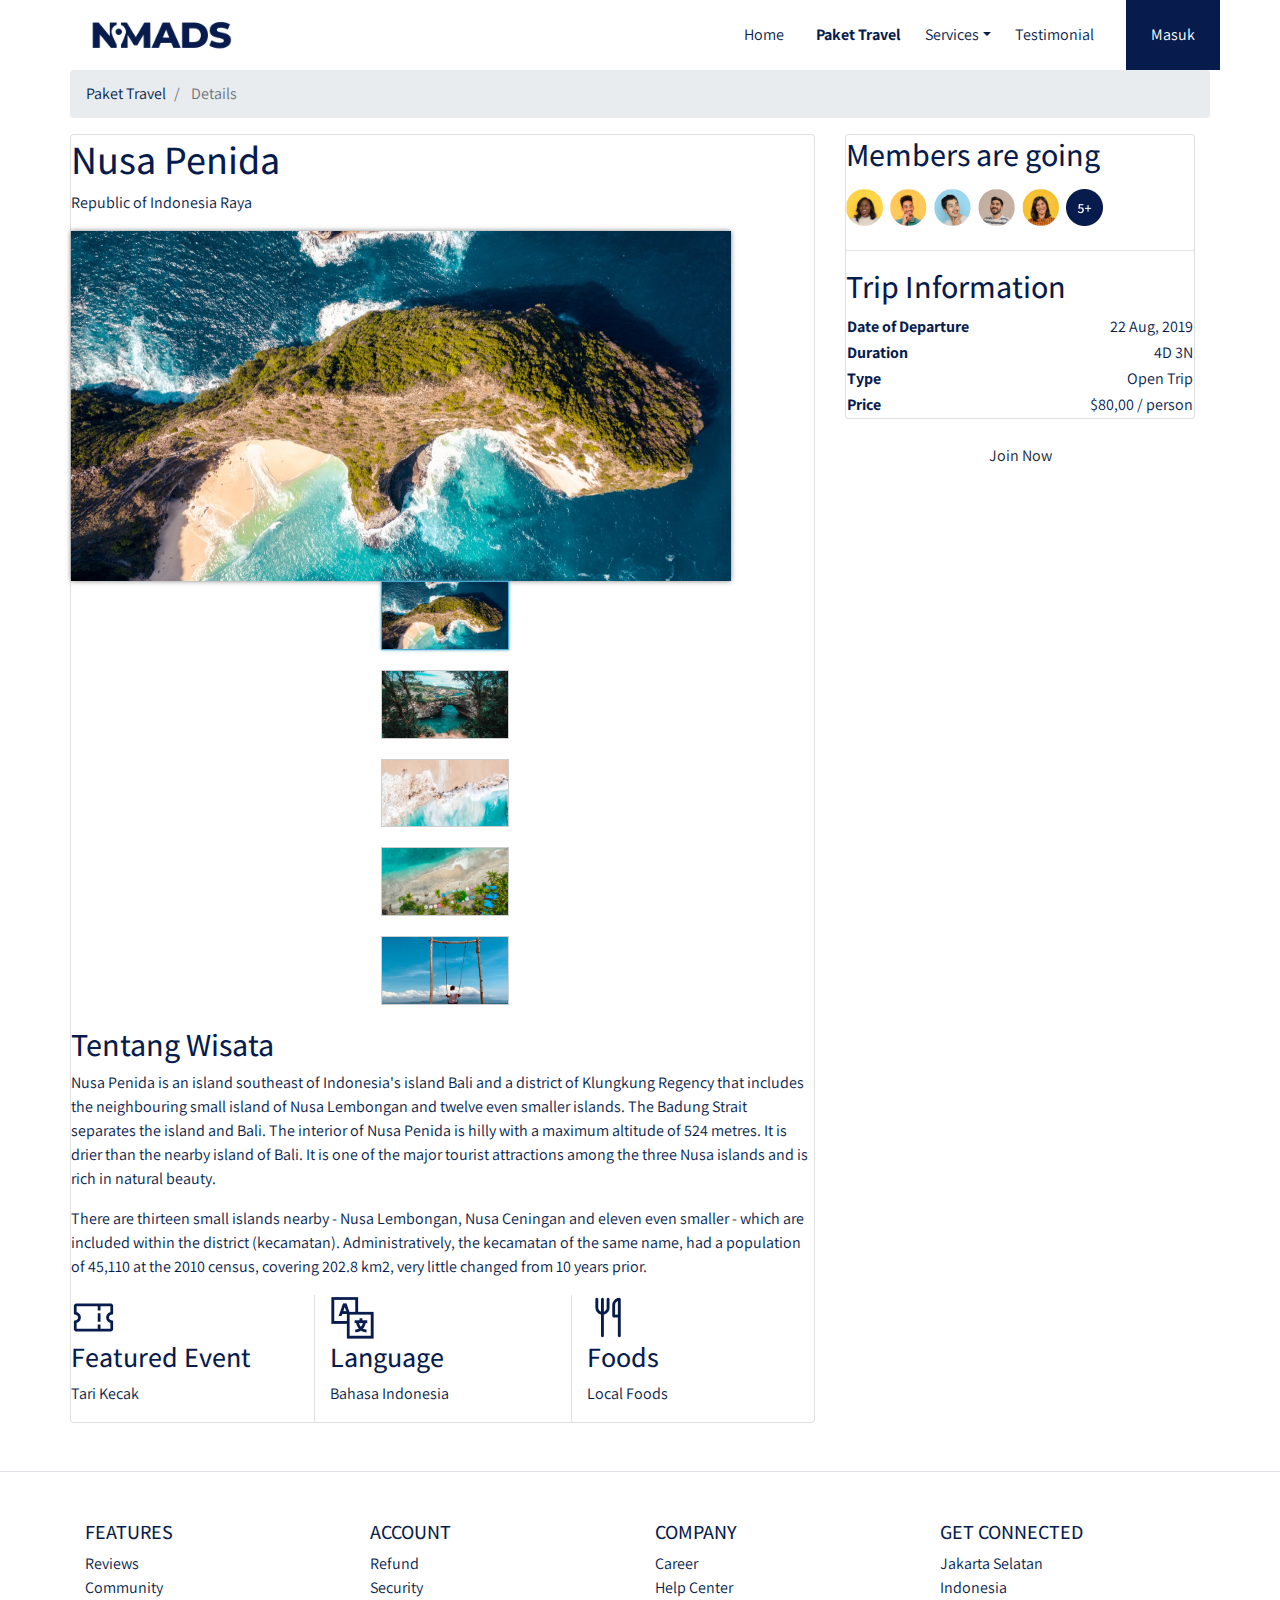
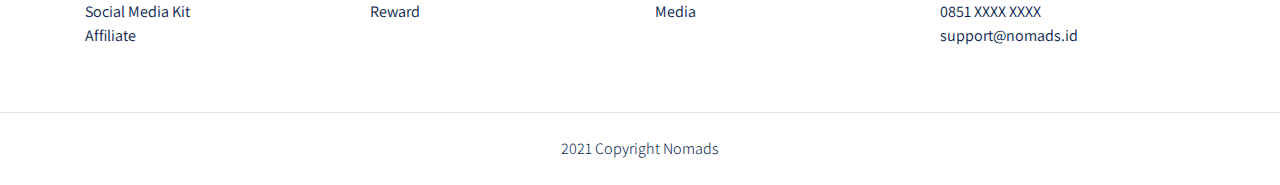
==== details.html @ 2f160909 "first commit" ====
<!DOCTYPE html>
<html lang="en">
<head>
    <meta charset="UTF-8">
    <meta http-equiv="X-UA-Compatible" content="IE=edge">
    <meta name="viewport" content="width=device-width, initial-scale=1.0">
    <title>Nomads</title>
    <link rel="stylesheet" href="libraries/bootstrap-4.3.1-dist/css/bootstrap.css">
    <link rel="stylesheet" href="libraries/xzoom/xzoom.css">
    <link rel="preconnect" href="https://fonts.googleapis.com">
    <link rel="preconnect" href="https://fonts.gstatic.com" crossorigin>
    <link href="https://fonts.googleapis.com/css2?family=Assistant:wght@200;300;400;500;600;700;800&family=Playfair+Display:ital,wght@0,400;0,500;0,600;0,700;0,800;0,900;1,400;1,500;1,600;1,700;1,800;1,900&display=swap" rel="stylesheet">
    <link rel="stylesheet" href="styles/main.css">
</head>
<body>

    <!-- Navbar -->
    <div class="container">
        <nav class="row navbar navbar-expand-lg navbar-light bg-white">
            <a href="#" class="navbar-brand">
                <img src="images/logo.png" alt="Logo NOMADS">
            </a>
            <button class="navbar-toggler navbar-toggler-right" type="button" data-toggle="collapse" data-target="#navb">
                <span class="navbar-toggler-icon"></span>
            </button>
            <div class="collapse navbar-collapse" id="navb">
                <ul class="navbar-nav ml-auto mr-3">
                    <li class="nav-item mx-md-2">
                        <a href="index.html" class="nav-link">Home</a>
                    </li>
                    <li class="nav-item mx-md-2">
                        <a href="details.html" class="nav-link active">Paket Travel</a>
                    </li>
                    <li class="nav-item dropdown">
                        <a href="#" class="nav-link dropdown-toggle" id="#navbardrop" data-toggle="dropdown">Services</a>
                        <div class="dropdown-menu">
                            <a href="#" class="dropdown-item">Link</a>
                            <a href="#" class="dropdown-item">Link</a>
                            <a href="#" class="dropdown-item">Link</a>
                        </div>
                    </li>
                    <li class="nav-item mx-md-2">
                        <a href="#" class="nav-link">Testimonial</a>
                    </li>
                </ul>

                <!-- Mobile Button -->
                <form class="form-inline d-sm-block d-md-none">
                    <button class="btn btn-login my-2 my-sm-0 ">
                        Masuk
                    </button>
                </form>
                <!-- Desktop Button -->
                <form class="form-inline my-2 my-lg-0 d-none d-md-block">
                    <button class="btn btn-login btn-navbar-right my-2 my-sm-0 px-4">
                        Masuk
                    </button>
                </form>

            </div>
        </nav>
    </div>

    <!-- Main Content -->
    <main>
        <section class="section-details-header">
        </section>
        <section class="section-details-content">
        <div class="container">
            <div class="row">
                <div class="col p-0">
                    <nav>
                        <ol class="breadcrumb">
                            <li class="breadcrumb-item">
                                Paket Travel
                            </li>
                            <li class="breadcrumb-item active">
                                Details
                            </li>
                        </ol>
                    </nav>
                </div>
            </div>
            <div class="row">
                <div class="col-lg-8 pl-lg-0">
                    <div class="card card-details">
                        <h1>Nusa Penida</h1>
                        <p>
                            Republic of Indonesia Raya
                        </p>
                        <div class="gallery">
                            <div class="xzoom-container">
                                <img src="images/nusa-penida-1.jpg" alt="Nusa Penida" class="xzoom" id="xzoom-default" xoriginal="images/nusa-penida-1.jpg">
                            </div>
                            <div class="xzoom-thumbs">
                                <a href="images/nusa-penida-1.jpg">
                                <img src="images/nusa-penida-1.jpg" alt="Nusa Penida" class="xzoom-gallery" width="128" xpreview="images/nusa-penida-1.jpg">
                                </a>
                            </div>
                            <div class="xzoom-thumbs">
                                <a href="images/nusa-penida-2.jpg">
                                <img src="images/nusa-penida-2.jpg" alt="Nusa Penida" class="xzoom-gallery" width="128" xpreview="images/nusa-penida-2.jpg">
                                </a>
                            </div>
                            <div class="xzoom-thumbs">
                                <a href="images/nusa-penida-3.jpg">
                                <img src="images/nusa-penida-3.jpg" alt="Nusa Penida" class="xzoom-gallery" width="128" xpreview="images/nusa-penida-3.jpg">
                                </a>
                            </div>
                            <div class="xzoom-thumbs">
                                <a href="images/nusa-penida-4.jpg">
                                <img src="images/nusa-penida-4.jpg" alt="Nusa Penida" class="xzoom-gallery" width="128" xpreview="images/nusa-penida-4.jpg">
                                </a>
                            </div>
                            <div class="xzoom-thumbs">
                                <a href="images/nusa-penida-5.jpg">
                                <img src="images/nusa-penida-5.jpg" alt="Nusa Penida" class="xzoom-gallery" width="128" xpreview="images/nusa-penida-5.jpg">
                                </a>
                            </div>
                        </div>
                        <h2>Tentang Wisata</h2>
                        <p>Nusa Penida  is an island southeast of Indonesia's island Bali and a district of Klungkung
                            Regency that includes the neighbouring small island of Nusa Lembongan and twelve even
                            smaller islands. The Badung Strait separates the island and Bali. The interior of Nusa Penida
                            is hilly with a maximum altitude of 524 metres. It is drier than the nearby island of Bali.
                            It is one of the major tourist attractions among the three Nusa islands and is rich in natural beauty.</p>
                        <p>There are thirteen small islands nearby - Nusa Lembongan, Nusa Ceningan and eleven
                            even smaller - which are included within the district (kecamatan). Administratively, the
                            kecamatan of the same name, had a population of 45,110 at the 2010 census,
                            covering 202.8 km2, very little changed from 10 years prior.</p>
                        <div class="features row">
                            <div class="col-md-4">
                                <img src="images/ticket-icon.png" alt="Icon Events" class="features-image">
                                <div class="description">
                                    <h3>Featured Event</h3>
                                    <p>Tari Kecak</p>
                                </div>
                            </div>
                            <div class="col-md-4 border-left">
                                <img src="images/language-icon.png" alt="Icon Language" class="features-image">
                                <div class="description">
                                    <h3>Language</h3>
                                    <p>Bahasa Indonesia</p>
                                </div>
                            </div>
                            <div class="col-md-4 border-left">
                                <img src="images/food-icon.png" alt="Icone Foods" class="features-image">
                                <div class="description">
                                    <h3>Foods</h3>
                                    <p>Local Foods</p>
                                </div>
                            </div>
                        </div>
                    </div>
                </div>
                <div class="col-lg-4">
                    <div class="card card-details card-right">
                        <h2>
                            Members are going
                        </h2>
                        <div class="members my-2">
                            <img src="images/member-1.png" class="member-image mr-1">
                            <img src="images/member-2.png" class="member-image mr-1">
                            <img src="images/member-3.png" class="member-image mr-1">
                            <img src="images/member-4.png" class="member-image mr-1">
                            <img src="images/member-5.png" class="member-image mr-1">
                            <img src="images/member-more.png" class="member-image mr-1">
                        </div>
                        <hr>
                        <h2>Trip Information</h2>
                        <table class="trip-information">
                            <tr>
                                <th>Date of Departure</th>
                                <td class="text-right">22 Aug, 2019</td>
                            </tr>
                            <tr>
                                <th>Duration</th>
                                <td class="text-right">4D 3N</td>
                            </tr>
                            <tr>
                                <th>Type</th>
                                <td class="text-right">Open Trip</td>
                            </tr>
                            <tr>
                                <th>Price</th>
                                <td class="text-right">$80,00 / person</td>
                            </tr>
                        </table>
                    </div>
                    <div class="join-container">
                        <a href="checkout.html" class="btn btn-block btn-join-now mt-3 py-2">Join Now</a>
                    </div>
                </div>
            </div>
        </div>
        </section>
    </main>
    
    <!-- Footer -->
    <footer class="section-footer mt-5 mb-4 border-top">
        <div class="container pt-5 pb-5">
            <div class="row justify-content-center">
                <div class="col-12">
                    <div class="row">
                        <div class="col-12 col-lg-3">
                            <h5>FEATURES</h5>
                            <ul class="list-unstyled">
                                <li><a href="#">Reviews</a></li>
                                <li><a href="#">Community</a></li>
                                <li><a href="#">Social Media Kit</a></li>
                                <li><a href="#">Affiliate</a></li>
                            </ul>
                        </div>
                        <div class="col-12 col-lg-3">
                            <h5>ACCOUNT</h5>
                            <ul class="list-unstyled">
                                <li><a href="#">Refund</a></li>
                                <li><a href="#">Security</a></li>
                                <li><a href="#">Reward</a></li>
                            </ul>
                        </div>
                        <div class="col-12 col-lg-3">
                            <h5>COMPANY</h5>
                            <ul class="list-unstyled">
                                <li><a href="#">Career</a></li>
                                <li><a href="#">Help Center</a></li>
                                <li><a href="#">Media</a></li>
                        </div>
                        <div class="col-12 col-lg-3">
                            <h5>GET CONNECTED</h5>
                                <p>
                                    Jakarta Selatan
                                    <br>
                                    Indonesia
                                    <br>
                                    0851 XXXX XXXX
                                    <br>
                                    support@nomads.id
                                </p>
                        </div>
                    </div>
                </div>
            </div>
        </div>

        <div class="container-fluid">
            <div class="row border-top justify-content-center pt-4">
                <div class="col-auto text-gray-500 font-weight-light">
                    2021 Copyright Nomads
                </div>
            </div>
        </div>
    </footer>

    <script src="libraries/jquery/jquery-3.4.1.js"></script>
    <script src="libraries/bootstrap-4.3.1-dist/js/bootstrap.js"></script>
    <script src="libraries/retina-1.3.0/retina.min.js"></script>
    <script src="libraries/xzoom/xzoom.min.js"></script>
    <script>
        $(document).ready(function() {
            $('.xzoom, .xzoom-gallery').xzoom({
                zoomWidth: 500,
                title: false,
                tint: '#333',
                Xoffset: 15,
            });
        });
    </script>
</body>
</html>
---- libraries/xzoom/xzoom.css ----
/* Compatibility styles for frameworks like bootstrap, foundation e.t.c */
.xzoom-source img, .xzoom-preview img, .xzoom-lens img {
  display: block;
  max-width: none;
  max-height: none;
  -webkit-transition: none;
  -moz-transition: none;
  -o-transition: none;
  transition: none;
}
/* --------------- */

/* xZoom Styles below */
.xzoom-container { 
  display: inline-block;
}

.xzoom-thumbs {
  text-align: center;
  margin-bottom: 10px;
}

.xzoom { 
  -webkit-box-shadow: 0px 0px 5px 0px rgba(0,0,0,0.5);
  -moz-box-shadow: 0px 0px 5px 0px rgba(0,0,0,0.5);
  box-shadow: 0px 0px 5px 0px rgba(0,0,0,0.5);  
}
.xzoom2, .xzoom3, .xzoom4, .xzoom5 {
  -webkit-box-shadow: 0px 0px 5px 0px rgba(0,0,0,0.5);
  -moz-box-shadow: 0px 0px 5px 0px rgba(0,0,0,0.5);
  box-shadow: 0px 0px 5px 0px rgba(0,0,0,0.5);
}

/* Thumbs */
.xzoom-gallery, .xzoom-gallery2, .xzoom-gallery3, .xzoom-gallery4, .xzoom-gallery5 {
  border: 1px solid #cecece;
  margin-left: 5px;
  margin-bottom: 10px;
}

.xzoom-source, .xzoom-hidden {
  display: block;
  position: static;
  float: none;
  clear: both;
}

/* Everything out of border is hidden */
.xzoom-hidden {
  overflow: hidden;
}

/* Preview */
.xzoom-preview {
  border: 1px solid #888;
  background: #2f4f4f;
  box-shadow: -0px -0px 10px rgba(0,0,0,0.50);
}

/* Lens */
.xzoom-lens {
  border: 1px solid #555;
  box-shadow: -0px -0px 10px rgba(0,0,0,0.50);
  cursor: crosshair;
}

/* Loading */
.xzoom-loading {
  background-position: center center;
  background-repeat: no-repeat;
  border-radius: 100%;
  opacity: .7;
  background: url(../example/images/xloading.gif);
  width: 48px;
  height: 48px;
}

/* Additional class that applied to thumb when it is active */
.xactive {
  -webkit-box-shadow: 0px 0px 3px 0px rgba(74,169,210,1);
  -moz-box-shadow: 0px 0px 3px 0px rgba(74,169,210,1);
  box-shadow: 0px 0px 3px 0px rgba(74,169,210,1); 
  border: 1px solid #4aaad2;
}

/* Caption */
.xzoom-caption {
  position: absolute;
  bottom: -43px;
  left: 0;
  background: #000;
  width: 100%;
  text-align: left;
}

.xzoom-caption span {
  color: #fff;
  font-family: Arial, sans-serif;
  display: block;
  font-size: 0.75em;
  font-weight: bold;
  padding: 10px;
}
---- styles/main.css ----
body {
  background-color: #fff;
  font-family: "Assistant", sans-serif;
  color: #071C4D;
}

.navbar-brand img {
  max-height: 40px;
}

.navbar-light .navbar-nav .nav-link {
  color: #071C4D;
}

.navbar-light .navbar-nav .nav-link.active {
  font-weight: bold;
  color: #071C4D !important;
}

.btn-login {
  background-color: #071C4D;
  color: #fff;
}

.btn-login:hover {
  background-color: #0f2f7a;
  color: #fff;
}

.btn-navbar-right {
  margin-top: -8px !important;
  margin-bottom: -8px !important;
  margin-right: -26px !important;
  height: 70px;
  border-radius: 0;
}

header {
  padding-top: 180px;
  padding-bottom: 165px;
  width: 100%;
  background-image: url(/frontend/images/hero-bg.jpg);
  background-size: cover;
  margin-top: -70px;
}

header h1,
header p {
  color: #fff;
}

header h1 {
  font-family: "Playfair Display", serif;
  font-weight: bold;
  font-size: 50px;
}

header p {
  font-size: 22px;
}

header .btn-get-started {
  background-color: #FF9E53;
  color: #fff;
}

header .btn-get-started:hover {
  background-color: #ffb074;
  color: #fff;
}

.section-statistics {
  margin-top: -50px;
}

.section-statistics .stats-detail {
  padding: 15px 0;
  background-color: #fff;
}

.section-statistics h2 {
  font-weight: 600;
  font-size: 28px;
}

.section-statistics p {
  font-size: 20px;
  font-weight: lighter;
  margin-bottom: 0;
}

.section-popular {
  min-height: 540px;
  background-color: #051334;
  margin-top: -52px;
  margin-bottom: -230px;
}

.section-popular .section-popular-heading {
  margin-top: 150px;
}

.section-popular .section-popular-heading h2,
.section-popular .section-popular-heading p {
  color: #fff;
}

.section-popular .section-popular-heading h2 {
  font-family: "Playfair Display", serif;
  font-weight: bold;
  font-size: 40px;
}

.section-popular .section-popular-heading p {
  font-size: 18px;
}

.section-popular-content .section-popular-items .card-item {
  min-height: 380px;
  color: #fff;
  padding: 30px;
  background-size: cover;
  margin-top: 20px;
}

.section-popular-content .section-popular-items .card-item .travel-country {
  font-size: 18px;
}

.section-popular-content .section-popular-items .card-item .travel-location {
  font-size: 26px;
  font-weight: 600;
}

.section-popular-content .section-popular-items .card-item .travel-button a.btn-travel-details {
  color: #fff;
  font-size: 20px;
  font-weight: 500;
  background-color: #FF9E53;
}

.section-popular-content .section-popular-items .card-item .travel-button a.btn-travel-details:hover {
  background-color: #ffb074;
  color: #fff;
}

.section-networks {
  margin: 90px 0 100px;
}

.section-networks .container .row h2 {
  font-family: "Playfair Display", serif !important;
  font-weight: bold;
  font-size: 40px;
}

.section-networks .container .row p {
  margin-top: 14px;
  font-size: 18px;
}

.section-networks .container .row img {
  width: 100%;
}

.section-testimonial-heading {
  background: -webkit-gradient(linear, left top, left bottom, from(#fff), to(#f7f9ff));
  background: linear-gradient(#fff 0%, #f7f9ff 100%);
  padding-top: 50px;
  min-height: 506px;
}

.section-testimonial-heading h2 {
  font-family: "Playfair Display", serif !important;
  font-weight: bold;
  font-size: 40px;
}

.section-testimonial-heading p {
  font-size: 18px;
}

.section-testimonial-content {
  margin-top: -290px;
  padding-bottom: 50px;
}

.section-testimonial-content .card-testimonial {
  padding: 40px 20px 10px;
  border-radius: 11px;
  margin-bottom: 20px;
}

.section-testimonial-content .card-testimonial .testimonial-content {
  min-height: 380px;
}

.section-testimonial-content .card-testimonial h3 {
  font-size: 20px;
  font-weight: 500;
}

.section-testimonial-content .card-testimonial p.testimonial {
  font-weight: lighter;
  font-size: 26px;
  min-height: 200px;
  color: #6E6E6E;
}

.section-testimonial-content .card-testimonial p.trip-to {
  color: #6e6e6e;
  font-size: 20px;
  font-weight: normal;
}

.section-testimonial-content .card-testimonial hr {
  margin: 0 -20px;
}

.section-testimonial-content .btn-get-started {
  background-color: #FF9E53;
  color: #fff;
}

.section-testimonial-content .btn-get-started:hover {
  background-color: #ffb074;
}

.section-testimonial-content .btn-need-help {
  background-color: #f2f2f2;
  color: #c3c3c3;
}

.section-testimonial-content .btn-need-help:hover {
  background-color: #fafafa;
}

.section-footer a,
.section-footer p {
  text-decoration: none;
  color: #071C4D;
}

.section-footer a:hover {
  text-decoration: underline;
}
/*# sourceMappingURL=main.css.map */
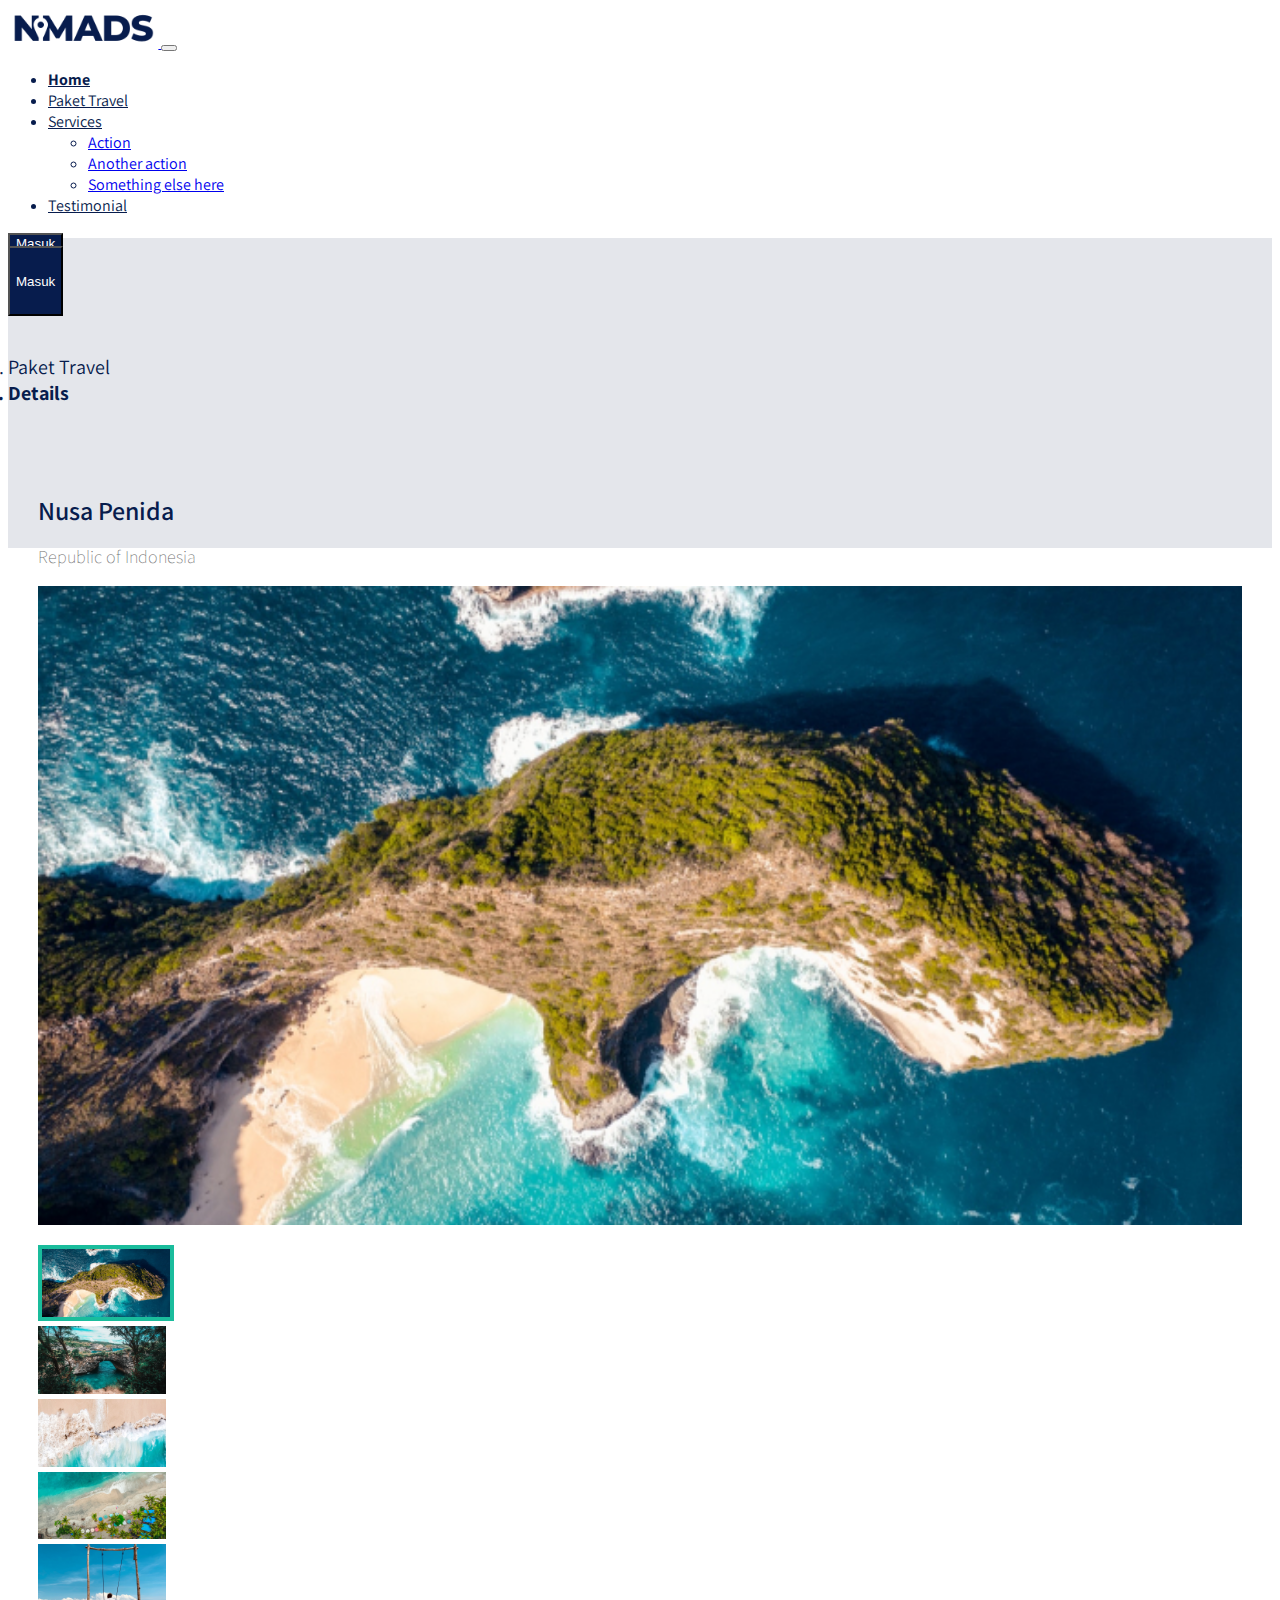
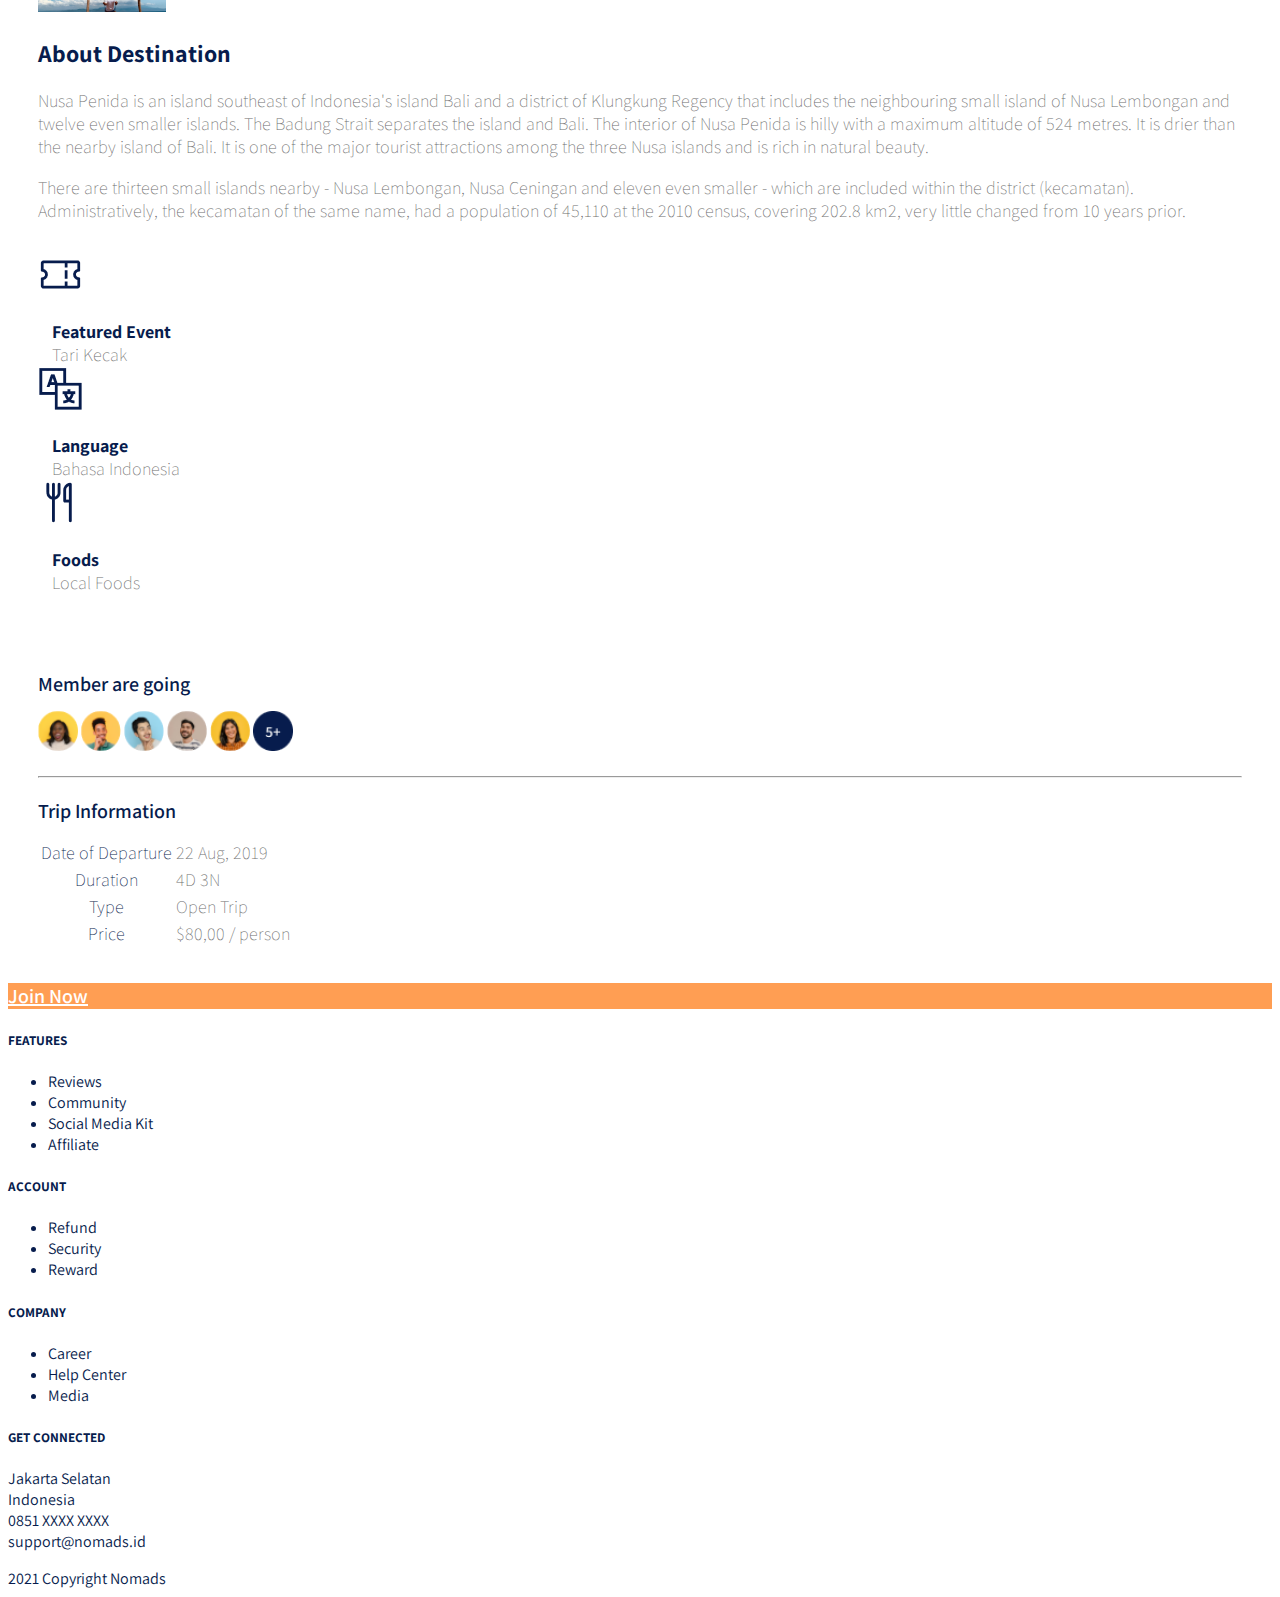
==== commit 5a22199e: "details page add" ====
--- a/details.html
+++ b/details.html
@@ -1,208 +1,268 @@
-<!DOCTYPE html>
+<!doctype html>
 <html lang="en">
+
 <head>
-    <meta charset="UTF-8">
-    <meta http-equiv="X-UA-Compatible" content="IE=edge">
-    <meta name="viewport" content="width=device-width, initial-scale=1.0">
-    <title>Nomads</title>
-    <link rel="stylesheet" href="libraries/bootstrap-4.3.1-dist/css/bootstrap.css">
-    <link rel="stylesheet" href="libraries/xzoom/xzoom.css">
+    <!-- Required meta tags -->
+    <meta charset="utf-8">
+    <meta name="keywords" content="Nomads, Travel">
+    <meta name="description" content="Explore The Beautiful World As Easy One Click">
+    <meta name="author" content="Tarmuji">
+    <meta name="viewport" content="width=device-width, initial-scale=1">
+
+
+    <!-- Bootstrap CSS -->
+    <link href="https://cdn.jsdelivr.net/npm/bootstrap@5.1.3/dist/css/bootstrap.min.css" rel="stylesheet"
+        integrity="sha384-1BmE4kWBq78iYhFldvKuhfTAU6auU8tT94WrHftjDbrCEXSU1oBoqyl2QvZ6jIW3" crossorigin="anonymous">
+
+    <!-- XZoom CSS -->
+    <!-- <link rel="stylesheet" href="libraries/xzoom/xzoom.css"> -->
+
+    <!-- Fonts CDN -->
+    <!-- Assistant -->
     <link rel="preconnect" href="https://fonts.googleapis.com">
     <link rel="preconnect" href="https://fonts.gstatic.com" crossorigin>
-    <link href="https://fonts.googleapis.com/css2?family=Assistant:wght@200;300;400;500;600;700;800&family=Playfair+Display:ital,wght@0,400;0,500;0,600;0,700;0,800;0,900;1,400;1,500;1,600;1,700;1,800;1,900&display=swap" rel="stylesheet">
+    <link href="https://fonts.googleapis.com/css2?family=Assistant:wght@300;400;500;600;700&display=swap"
+        rel="stylesheet">
+    <!-- For Using -->
+    <!-- font-family: 'Assistant', sans-serif; -->
+    <!-- End of Assistant -->
+
+    <!-- Playfair Display -->
+    <link rel="preconnect" href="https://fonts.googleapis.com">
+    <link rel="preconnect" href="https://fonts.gstatic.com" crossorigin>
+    <link href="https://fonts.googleapis.com/css2?family=Playfair+Display:wght@700&display=swap" rel="stylesheet">
+    <!-- For Using -->
+    <!-- font-family: 'Playfair Display', serif; -->
+    <!-- End of Playfair -->
+
+    <!-- CSS Independent -->
     <link rel="stylesheet" href="styles/main.css">
+    <title>Nomads</title>
 </head>
+
 <body>
-
     <!-- Navbar -->
-    <div class="container">
-        <nav class="row navbar navbar-expand-lg navbar-light bg-white">
-            <a href="#" class="navbar-brand">
-                <img src="images/logo.png" alt="Logo NOMADS">
-            </a>
-            <button class="navbar-toggler navbar-toggler-right" type="button" data-toggle="collapse" data-target="#navb">
-                <span class="navbar-toggler-icon"></span>
-            </button>
-            <div class="collapse navbar-collapse" id="navb">
-                <ul class="navbar-nav ml-auto mr-3">
-                    <li class="nav-item mx-md-2">
-                        <a href="index.html" class="nav-link">Home</a>
-                    </li>
-                    <li class="nav-item mx-md-2">
-                        <a href="details.html" class="nav-link active">Paket Travel</a>
-                    </li>
-                    <li class="nav-item dropdown">
-                        <a href="#" class="nav-link dropdown-toggle" id="#navbardrop" data-toggle="dropdown">Services</a>
-                        <div class="dropdown-menu">
-                            <a href="#" class="dropdown-item">Link</a>
-                            <a href="#" class="dropdown-item">Link</a>
-                            <a href="#" class="dropdown-item">Link</a>
-                        </div>
-                    </li>
-                    <li class="nav-item mx-md-2">
-                        <a href="#" class="nav-link">Testimonial</a>
-                    </li>
-                </ul>
-
-                <!-- Mobile Button -->
-                <form class="form-inline d-sm-block d-md-none">
-                    <button class="btn btn-login my-2 my-sm-0 ">
-                        Masuk
-                    </button>
-                </form>
-                <!-- Desktop Button -->
-                <form class="form-inline my-2 my-lg-0 d-none d-md-block">
-                    <button class="btn btn-login btn-navbar-right my-2 my-sm-0 px-4">
-                        Masuk
-                    </button>
-                </form>
-
+    <nav class="container">
+        <div class="row">
+            <div class="col-12 navbar navbar-expand-lg navbar-light bg-white">
+                <a class="navbar-brand" href="#">
+                    <img src="images/logo.png" alt="Nomads" class="d-inline-block align-text-top">
+                </a>
+                <button class="navbar-toggler" type="button" data-bs-toggle="collapse" data-bs-target="#navbarNav"
+                    aria-controls="navbarNav" aria-expanded="false" aria-label="Toggle navigation">
+                    <span class="navbar-toggler-icon"></span>
+                </button>
+                <div class="collapse navbar-collapse" id="navbarNav">
+                    <ul class="navbar-nav ms-auto me-3">
+                        <li class="nav-item mx-md-2">
+                            <a class="nav-link active" aria-current="page" href="index.html">Home</a>
+                        </li>
+                        <li class="nav-item mx-md-2">
+                            <a class="nav-link" href="#">Paket Travel</a>
+                        </li>
+                        <li class="nav-item dropdown mx-md-2">
+                            <a class="nav-link dropdown-toggle" href="#" id="navbarLightDropdownMenuLink" role="button"
+                                data-bs-toggle="dropdown" aria-expanded="false">
+                                Services
+                            </a>
+                            <ul class="dropdown-menu dropdown-menu-light" aria-labelledby="navbarLightDropdownMenuLink">
+                                <li><a class="dropdown-item" href="#">Action</a></li>
+                                <li><a class="dropdown-item" href="#">Another action</a></li>
+                                <li><a class="dropdown-item" href="#">Something else here</a></li>
+                            </ul>
+                        </li>
+                        <li class="nav-item mx-md-2">
+                            <a class="nav-link" href="#">Testimonial</a>
+                        </li>
+                    </ul>
+                    <!-- Mobile Button -->
+                    <form class="form-inline d-md-block d-lg-none">
+                        <button class="btn btn-login my-2 my-md-0 mx-md-2">
+                            Masuk
+                        </button>
+                    </form>
+                    <!-- Desktop Button -->
+                    <form class="form-inline my-2 my-lg-0 d-none d-lg-block">
+                        <button class="btn btn-login btn-navbar-right my-2 my-sm-0 px-4">
+                            Masuk
+                        </button>
+                    </form>
+
+                </div>
             </div>
-        </nav>
-    </div>
+        </div>
+    </nav>
+    <!-- End NavBar -->
 
     <!-- Main Content -->
     <main>
-        <section class="section-details-header">
+        <section class="section-details-heading">
         </section>
         <section class="section-details-content">
-        <div class="container">
-            <div class="row">
-                <div class="col p-0">
-                    <nav>
-                        <ol class="breadcrumb">
-                            <li class="breadcrumb-item">
-                                Paket Travel
-                            </li>
-                            <li class="breadcrumb-item active">
-                                Details
-                            </li>
-                        </ol>
-                    </nav>
-                </div>
-            </div>
-            <div class="row">
-                <div class="col-lg-8 pl-lg-0">
-                    <div class="card card-details">
-                        <h1>Nusa Penida</h1>
-                        <p>
-                            Republic of Indonesia Raya
-                        </p>
-                        <div class="gallery">
-                            <div class="xzoom-container">
-                                <img src="images/nusa-penida-1.jpg" alt="Nusa Penida" class="xzoom" id="xzoom-default" xoriginal="images/nusa-penida-1.jpg">
-                            </div>
-                            <div class="xzoom-thumbs">
-                                <a href="images/nusa-penida-1.jpg">
-                                <img src="images/nusa-penida-1.jpg" alt="Nusa Penida" class="xzoom-gallery" width="128" xpreview="images/nusa-penida-1.jpg">
-                                </a>
-                            </div>
-                            <div class="xzoom-thumbs">
-                                <a href="images/nusa-penida-2.jpg">
-                                <img src="images/nusa-penida-2.jpg" alt="Nusa Penida" class="xzoom-gallery" width="128" xpreview="images/nusa-penida-2.jpg">
-                                </a>
-                            </div>
-                            <div class="xzoom-thumbs">
-                                <a href="images/nusa-penida-3.jpg">
-                                <img src="images/nusa-penida-3.jpg" alt="Nusa Penida" class="xzoom-gallery" width="128" xpreview="images/nusa-penida-3.jpg">
-                                </a>
-                            </div>
-                            <div class="xzoom-thumbs">
-                                <a href="images/nusa-penida-4.jpg">
-                                <img src="images/nusa-penida-4.jpg" alt="Nusa Penida" class="xzoom-gallery" width="128" xpreview="images/nusa-penida-4.jpg">
-                                </a>
-                            </div>
-                            <div class="xzoom-thumbs">
-                                <a href="images/nusa-penida-5.jpg">
-                                <img src="images/nusa-penida-5.jpg" alt="Nusa Penida" class="xzoom-gallery" width="128" xpreview="images/nusa-penida-5.jpg">
-                                </a>
-                            </div>
-                        </div>
-                        <h2>Tentang Wisata</h2>
-                        <p>Nusa Penida  is an island southeast of Indonesia's island Bali and a district of Klungkung
-                            Regency that includes the neighbouring small island of Nusa Lembongan and twelve even
-                            smaller islands. The Badung Strait separates the island and Bali. The interior of Nusa Penida
-                            is hilly with a maximum altitude of 524 metres. It is drier than the nearby island of Bali.
-                            It is one of the major tourist attractions among the three Nusa islands and is rich in natural beauty.</p>
-                        <p>There are thirteen small islands nearby - Nusa Lembongan, Nusa Ceningan and eleven
-                            even smaller - which are included within the district (kecamatan). Administratively, the
-                            kecamatan of the same name, had a population of 45,110 at the 2010 census,
-                            covering 202.8 km2, very little changed from 10 years prior.</p>
-                        <div class="features row">
-                            <div class="col-md-4">
-                                <img src="images/ticket-icon.png" alt="Icon Events" class="features-image">
-                                <div class="description">
-                                    <h3>Featured Event</h3>
-                                    <p>Tari Kecak</p>
+            <div class="container">
+                <div class="row">
+                    <div class="col-12 p-0">
+                        <nav aria-label="breadcrumb">
+                            <ol class="breadcrumb">
+                                <li class="breadcrumb-item">Paket Travel</li>
+                                <li class="breadcrumb-item active" aria-current="page">Details</li>
+                            </ol>
+                        </nav>
+                    </div>
+                </div>
+
+                <div class="row">
+                    <div class="col-lg-8 p-lg-0">
+                        <div class="card card-details">
+                            <div class="card-body">
+                                <h1 class="card-title mb-1">Nusa Penida</h1>
+                                <p class="card-text mb-4">Republic of Indonesia</p>
+                                <div class="gallery">
+                                    <div class="xzoom-container">
+                                        <img src="images/nusa-penida-1.jpg" alt="Nusa Penida" class="xzoom"
+                                            id="xzoom-default" xoriginal="images/nusa-penida-1.jpg" width="100%">
+                                    </div>
+                                    <div class="d-flex flex-row justify-content-between flex-wrap gambar-kecil">
+                                        <div class="xzoom-thumbs">
+                                            <a href="images/nusa-penida-1.jpg">
+                                                <img src="images/nusa-penida-1.jpg" alt="Nusa Penida"
+                                                    class="xzoom-gallery mb-3" width="128"
+                                                    xpreview="images/nusa-penida-1.jpg">
+                                            </a>
+                                        </div>
+                                        <div class="xzoom-thumbs">
+                                            <a href="images/nusa-penida-2.jpg">
+                                                <img src="images/nusa-penida-2.jpg" alt="Nusa Penida"
+                                                    class="xzoom-gallery mb-3" width="128"
+                                                    xpreview="images/nusa-penida-2.jpg">
+                                            </a>
+                                        </div>
+                                        <div class="xzoom-thumbs">
+                                            <a href="images/nusa-penida-3.jpg">
+                                                <img src="images/nusa-penida-3.jpg" alt="Nusa Penida"
+                                                    class="xzoom-gallery mb-3" width="128"
+                                                    xpreview="images/nusa-penida-3.jpg">
+                                            </a>
+                                        </div>
+                                        <div class="xzoom-thumbs">
+                                            <a href="images/nusa-penida-4.jpg">
+                                                <img src="images/nusa-penida-4.jpg" alt="Nusa Penida"
+                                                    class="xzoom-gallery mb-3" width="128"
+                                                    xpreview="images/nusa-penida-4.jpg">
+                                            </a>
+                                        </div>
+                                        <div class="xzoom-thumbs">
+                                            <a href="images/nusa-penida-5.jpg">
+                                                <img src="images/nusa-penida-5.jpg" alt="Nusa Penida"
+                                                    class="xzoom-gallery mb-3" width="128"
+                                                    xpreview="images/nusa-penida-5.jpg">
+                                            </a>
+                                        </div>
+                                    </div>
+                                </div>
+
+                                <h2>
+                                    About Destination
+                                </h2>
+                                <p>
+                                    Nusa Penida is an island southeast of Indonesia's island Bali and a district of
+                                    Klungkung
+                                    Regency that includes the neighbouring small island of Nusa Lembongan and twelve
+                                    even
+                                    smaller islands. The Badung Strait separates the island and Bali. The interior of
+                                    Nusa Penida
+                                    is hilly with a maximum altitude of 524 metres. It is drier than the nearby island
+                                    of Bali.
+                                    It is one of the major tourist attractions among the three Nusa islands and is rich
+                                    in natural beauty.
+                                </p>
+                                <p>
+                                    There are thirteen small islands nearby - Nusa Lembongan, Nusa Ceningan and eleven
+                                    even smaller - which are included within the district (kecamatan). Administratively,
+                                    the
+                                    kecamatan of the same name, had a population of 45,110 at the 2010 census,
+                                    covering 202.8 km2, very little changed from 10 years prior.
+                                </p>
+                                <div class="features row">
+                                    <div class="col-md-4 d-flex align-items-center mt-2">
+                                        <img src="images/ticket-icon.png" alt="Icon Events" class="features-image">
+                                        <div class="description">
+                                            <h3>Featured Event</h3>
+                                            <p>Tari Kecak</p>
+                                        </div>
+                                    </div>
+                                    <div
+                                        class="col-md-4 border-left d-flex align-items-center border-start border-3 mt-2">
+                                        <img src="images/language-icon.png" alt="Icon Language" class="features-image">
+                                        <div class="description text-nowrap">
+                                            <h3>Language</h3>
+                                            <p>Bahasa Indonesia</p>
+                                        </div>
+                                    </div>
+                                    <div
+                                        class="col-md-4 border-left d-flex align-items-center border-start border-3 mt-2">
+                                        <img src="images/food-icon.png" alt="Icone Foods" class="features-image">
+                                        <div class="description">
+                                            <h3>Foods</h3>
+                                            <p>Local Foods</p>
+                                        </div>
+                                    </div>
                                 </div>
                             </div>
-                            <div class="col-md-4 border-left">
-                                <img src="images/language-icon.png" alt="Icon Language" class="features-image">
-                                <div class="description">
-                                    <h3>Language</h3>
-                                    <p>Bahasa Indonesia</p>
-                                </div>
+                        </div>
+                    </div>
+
+                    <div class="col-lg-4">
+                        <div class="card card-details card-right mt-sm-5 mt-lg-0">
+
+                            <h2>Member are going</h2>
+
+                            <div class="member d-flex justify-content-between">
+                                <img src="images/member-1.png" class="member-image">
+                                <img src="images/member-2.png" class="member-image">
+                                <img src="images/member-3.png" class="member-image">
+                                <img src="images/member-4.png" class="member-image">
+                                <img src="images/member-5.png" class="member-image">
+                                <img src="images/member-more.png" class="member-image mr-1">
                             </div>
-                            <div class="col-md-4 border-left">
-                                <img src="images/food-icon.png" alt="Icone Foods" class="features-image">
-                                <div class="description">
-                                    <h3>Foods</h3>
-                                    <p>Local Foods</p>
-                                </div>
-                            </div>
+                            <hr>
+                            <h2>Trip Information</h2>
+                            <table class="trip-information">
+                                <tr>
+                                    <th>Date of Departure</th>
+                                    <td class="text-end">22 Aug, 2019</td>
+                                </tr>
+                                <tr>
+                                    <th>Duration</th>
+                                    <td class="text-end">4D 3N</td>
+                                </tr>
+                                <tr>
+                                    <th>Type</th>
+                                    <td class="text-end">Open Trip</td>
+                                </tr>
+                                <tr>
+                                    <th>Price</th>
+                                    <td class="text-end">$80,00 / person</td>
+                                </tr>
+                            </table>
+                        </div>
+                        <div class="join-container d-flex justify-content-center align-items-center">
+                            <a href="#" class="btn btn-block btn-join-now py-2">Join Now</a>
                         </div>
                     </div>
                 </div>
-                <div class="col-lg-4">
-                    <div class="card card-details card-right">
-                        <h2>
-                            Members are going
-                        </h2>
-                        <div class="members my-2">
-                            <img src="images/member-1.png" class="member-image mr-1">
-                            <img src="images/member-2.png" class="member-image mr-1">
-                            <img src="images/member-3.png" class="member-image mr-1">
-                            <img src="images/member-4.png" class="member-image mr-1">
-                            <img src="images/member-5.png" class="member-image mr-1">
-                            <img src="images/member-more.png" class="member-image mr-1">
-                        </div>
-                        <hr>
-                        <h2>Trip Information</h2>
-                        <table class="trip-information">
-                            <tr>
-                                <th>Date of Departure</th>
-                                <td class="text-right">22 Aug, 2019</td>
-                            </tr>
-                            <tr>
-                                <th>Duration</th>
-                                <td class="text-right">4D 3N</td>
-                            </tr>
-                            <tr>
-                                <th>Type</th>
-                                <td class="text-right">Open Trip</td>
-                            </tr>
-                            <tr>
-                                <th>Price</th>
-                                <td class="text-right">$80,00 / person</td>
-                            </tr>
-                        </table>
-                    </div>
-                    <div class="join-container">
-                        <a href="checkout.html" class="btn btn-block btn-join-now mt-3 py-2">Join Now</a>
-                    </div>
-                </div>
             </div>
-        </div>
         </section>
     </main>
-    
+
+
     <!-- Footer -->
-    <footer class="section-footer mt-5 mb-4 border-top">
-        <div class="container pt-5 pb-5">
+    <footer class="section-footer mt-5 mb-4">
+        <div class="container border-top pt-5 pb-5">
             <div class="row justify-content-center">
                 <div class="col-12">
                     <div class="row">
-                        <div class="col-12 col-lg-3">
+                        <div class="col-lg-3 col-md-6 col-6">
                             <h5>FEATURES</h5>
                             <ul class="list-unstyled">
                                 <li><a href="#">Reviews</a></li>
@@ -211,7 +271,7 @@
                                 <li><a href="#">Affiliate</a></li>
                             </ul>
                         </div>
-                        <div class="col-12 col-lg-3">
+                        <div class="col-lg-3 col-md-6 col-6">
                             <h5>ACCOUNT</h5>
                             <ul class="list-unstyled">
                                 <li><a href="#">Refund</a></li>
@@ -219,45 +279,54 @@
                                 <li><a href="#">Reward</a></li>
                             </ul>
                         </div>
-                        <div class="col-12 col-lg-3">
+                        <div class="col-lg-3 col-md-6 col-6">
                             <h5>COMPANY</h5>
                             <ul class="list-unstyled">
                                 <li><a href="#">Career</a></li>
                                 <li><a href="#">Help Center</a></li>
                                 <li><a href="#">Media</a></li>
-                        </div>
-                        <div class="col-12 col-lg-3">
+                            </ul>
+                        </div>
+                        <div class="col-lg-3 col-md-6 col-6">
                             <h5>GET CONNECTED</h5>
-                                <p>
-                                    Jakarta Selatan
-                                    <br>
-                                    Indonesia
-                                    <br>
-                                    0851 XXXX XXXX
-                                    <br>
-                                    support@nomads.id
-                                </p>
+                            <p>
+                                Jakarta Selatan
+                                <br>
+                                Indonesia
+                                <br>
+                                0851 XXXX XXXX
+                                <br>
+                                support@nomads.id
+                            </p>
                         </div>
                     </div>
                 </div>
             </div>
         </div>
 
-        <div class="container-fluid">
+        <div class="container">
             <div class="row border-top justify-content-center pt-4">
-                <div class="col-auto text-gray-500 font-weight-light">
+                <div class="col-12 text-gray-500 font-weight-light text-center">
                     2021 Copyright Nomads
                 </div>
             </div>
         </div>
     </footer>
-
-    <script src="libraries/jquery/jquery-3.4.1.js"></script>
-    <script src="libraries/bootstrap-4.3.1-dist/js/bootstrap.js"></script>
-    <script src="libraries/retina-1.3.0/retina.min.js"></script>
+    <!-- End of Footer -->
+
+
+
+
+
+
+
+    <!-- Optional JavaScript; choose one of the two! -->
+    <script src="libraries/jquery/jquery.js"></script>
+    <script type="text/javascript" src="libraries/retina-1.3.0/retina.js"></script>
     <script src="libraries/xzoom/xzoom.min.js"></script>
+
     <script>
-        $(document).ready(function() {
+        $(document).ready(function () {
             $('.xzoom, .xzoom-gallery').xzoom({
                 zoomWidth: 500,
                 title: false,
@@ -266,5 +335,11 @@
             });
         });
     </script>
+
+    <!-- Option 1: Bootstrap Bundle with Popper -->
+    <script src="https://cdn.jsdelivr.net/npm/bootstrap@5.1.3/dist/js/bootstrap.bundle.min.js"
+        integrity="sha384-ka7Sk0Gln4gmtz2MlQnikT1wXgYsOg+OMhuP+IlRH9sENBO0LRn5q+8nbTov4+1p" crossorigin="anonymous">
+    </script>
 </body>
+
 </html>--- a/styles/main.css
+++ b/styles/main.css
@@ -39,8 +39,9 @@
   padding-top: 180px;
   padding-bottom: 165px;
   width: 100%;
-  background-image: url(/frontend/images/hero-bg.jpg);
+  background-image: url(../images/hero-bg.jpg);
   background-size: cover;
+  background-position: center;
   margin-top: -70px;
 }
 
@@ -244,4 +245,126 @@
 .section-footer a:hover {
   text-decoration: underline;
 }
+
+.section-details-heading {
+  min-height: 310px;
+  background-color: #E4E6EB;
+  margin-top: -70px;
+}
+
+.section-details-content {
+  margin-top: -210px;
+  min-height: 100vh;
+}
+
+.section-details-content .breadcrumb {
+  margin-bottom: 40px;
+  padding: 0;
+}
+
+.section-details-content .breadcrumb li.breadcrumb-item {
+  color: #071C4D;
+  font-size: 20px;
+}
+
+.section-details-content .breadcrumb li.breadcrumb-item::before {
+  margin: 0 1em;
+}
+
+.section-details-content .breadcrumb li.breadcrumb-item.active {
+  font-weight: bold;
+  color: #071C4D;
+}
+
+.section-details-content .card {
+  border-radius: 11px;
+  padding: 30px;
+}
+
+.section-details-content .card h1 {
+  font-size: 26px;
+  font-weight: 600;
+}
+
+.section-details-content .card p {
+  color: #6E6E6E;
+  font-size: 18px;
+  font-weight: lighter;
+}
+
+.section-details-content .card .gambar-kecil {
+  margin-top: 15px;
+}
+
+.section-details-content .card .gambar-kecil img.xactive {
+  border: 4px solid #1ABC9C;
+}
+
+.section-details-content .card .features {
+  margin-top: 30px;
+}
+
+.section-details-content .card .features .description {
+  margin-left: 14px;
+}
+
+.section-details-content .card .features .description h3 {
+  font-size: 18px;
+  margin-bottom: 0;
+}
+
+.section-details-content .card .features .description p {
+  font-size: 18px;
+  color: #6e6e6e;
+  margin: 0;
+}
+
+.section-details-content .card.card-details.card-right h2 {
+  font-size: 20px;
+  margin-bottom: 14px;
+  font-weight: 600;
+}
+
+.section-details-content .card.card-details.card-right .member-image {
+  width: 40px;
+  height: 40px;
+}
+
+.section-details-content .card.card-details.card-right hr {
+  margin: 20px 0;
+}
+
+.section-details-content .card.card-details.card-right table.trip-information {
+  margin-bottom: 20px;
+}
+
+.section-details-content .card.card-details.card-right table.trip-information th {
+  font-size: 18px;
+  font-weight: lighter;
+}
+
+.section-details-content .card.card-details.card-right table.trip-information td {
+  font-size: 18px;
+  font-weight: lighter;
+  color: #6e6e6e;
+}
+
+.section-details-content .join-container .btn-block {
+  display: block;
+  width: 100%;
+  margin-top: -15px;
+  z-index: 1;
+}
+
+.section-details-content .join-container .btn-join-now {
+  background-color: #FF9E53;
+  font-size: 20px;
+  font-weight: 600;
+  color: #fff;
+  border-radius: 0;
+}
+
+.section-details-content .join-container .btn-join-now:hover {
+  background-color: #ffb074;
+}
 /*# sourceMappingURL=main.css.map */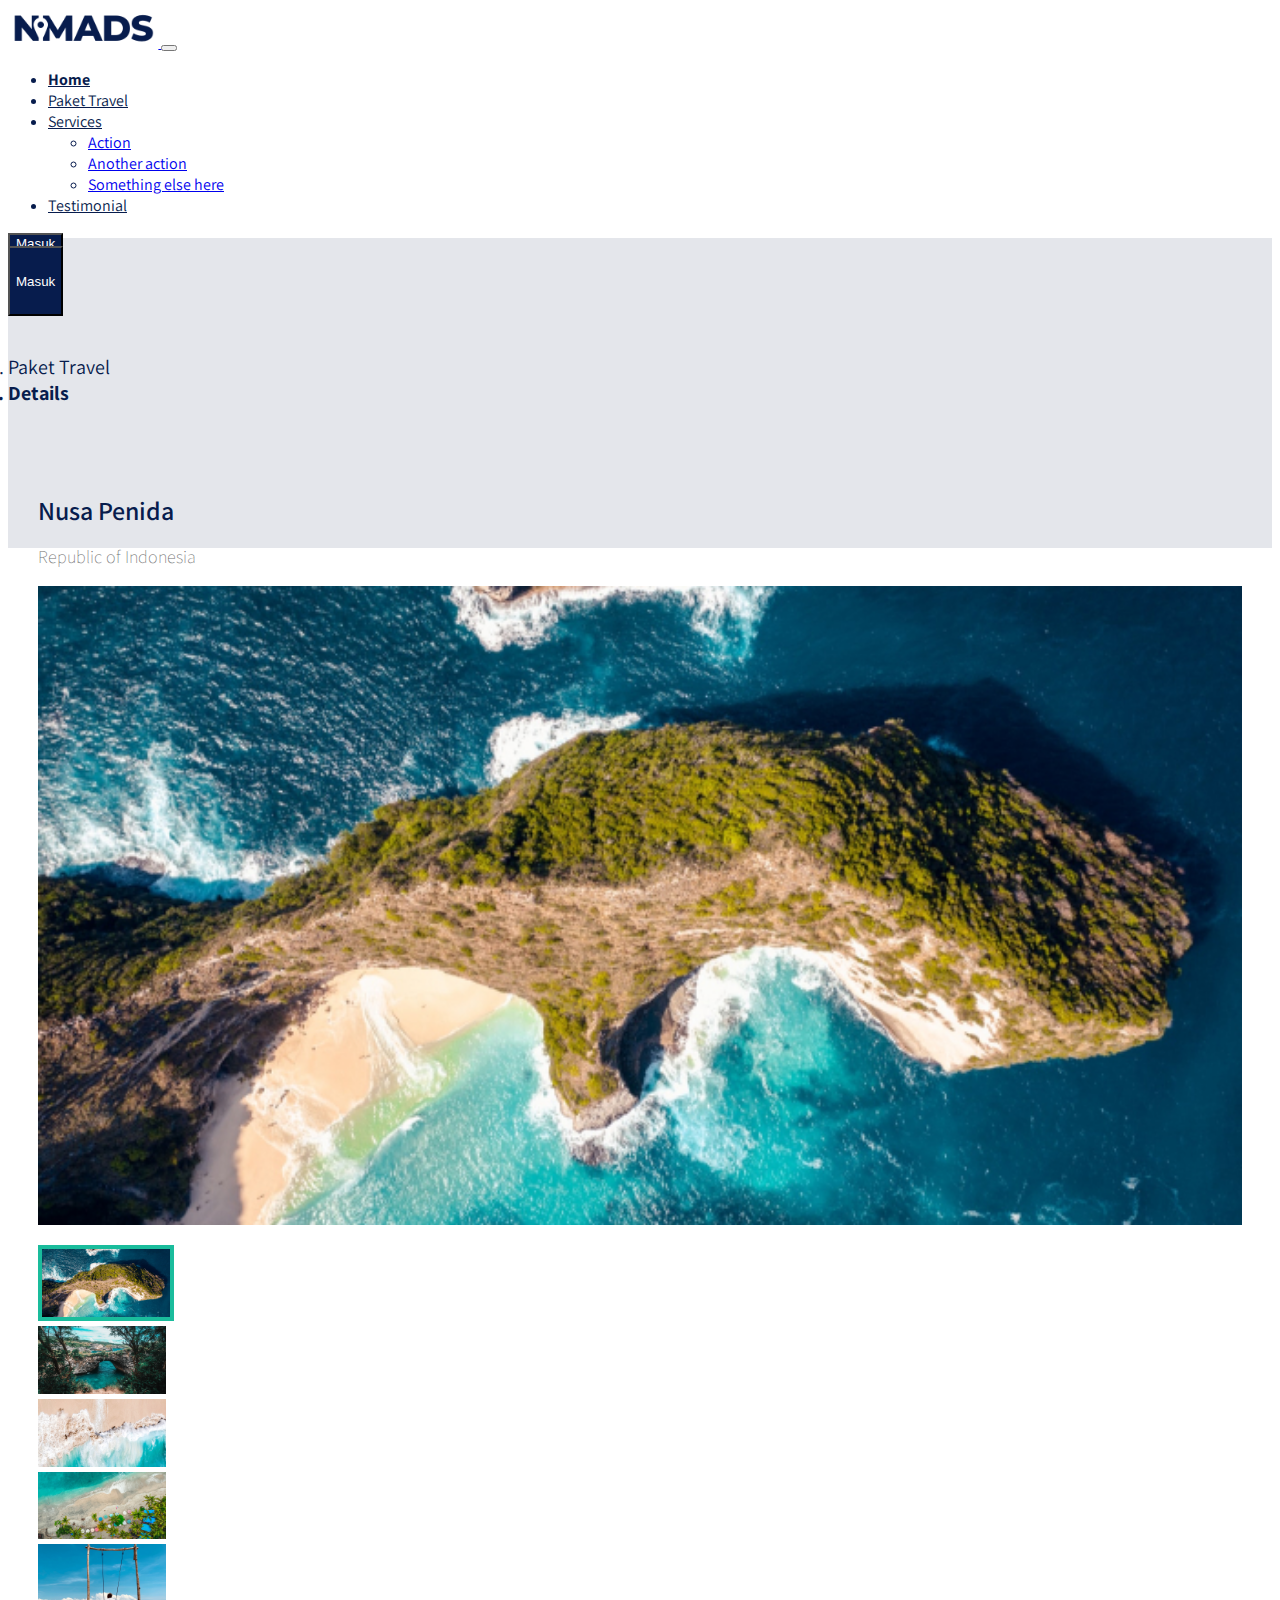
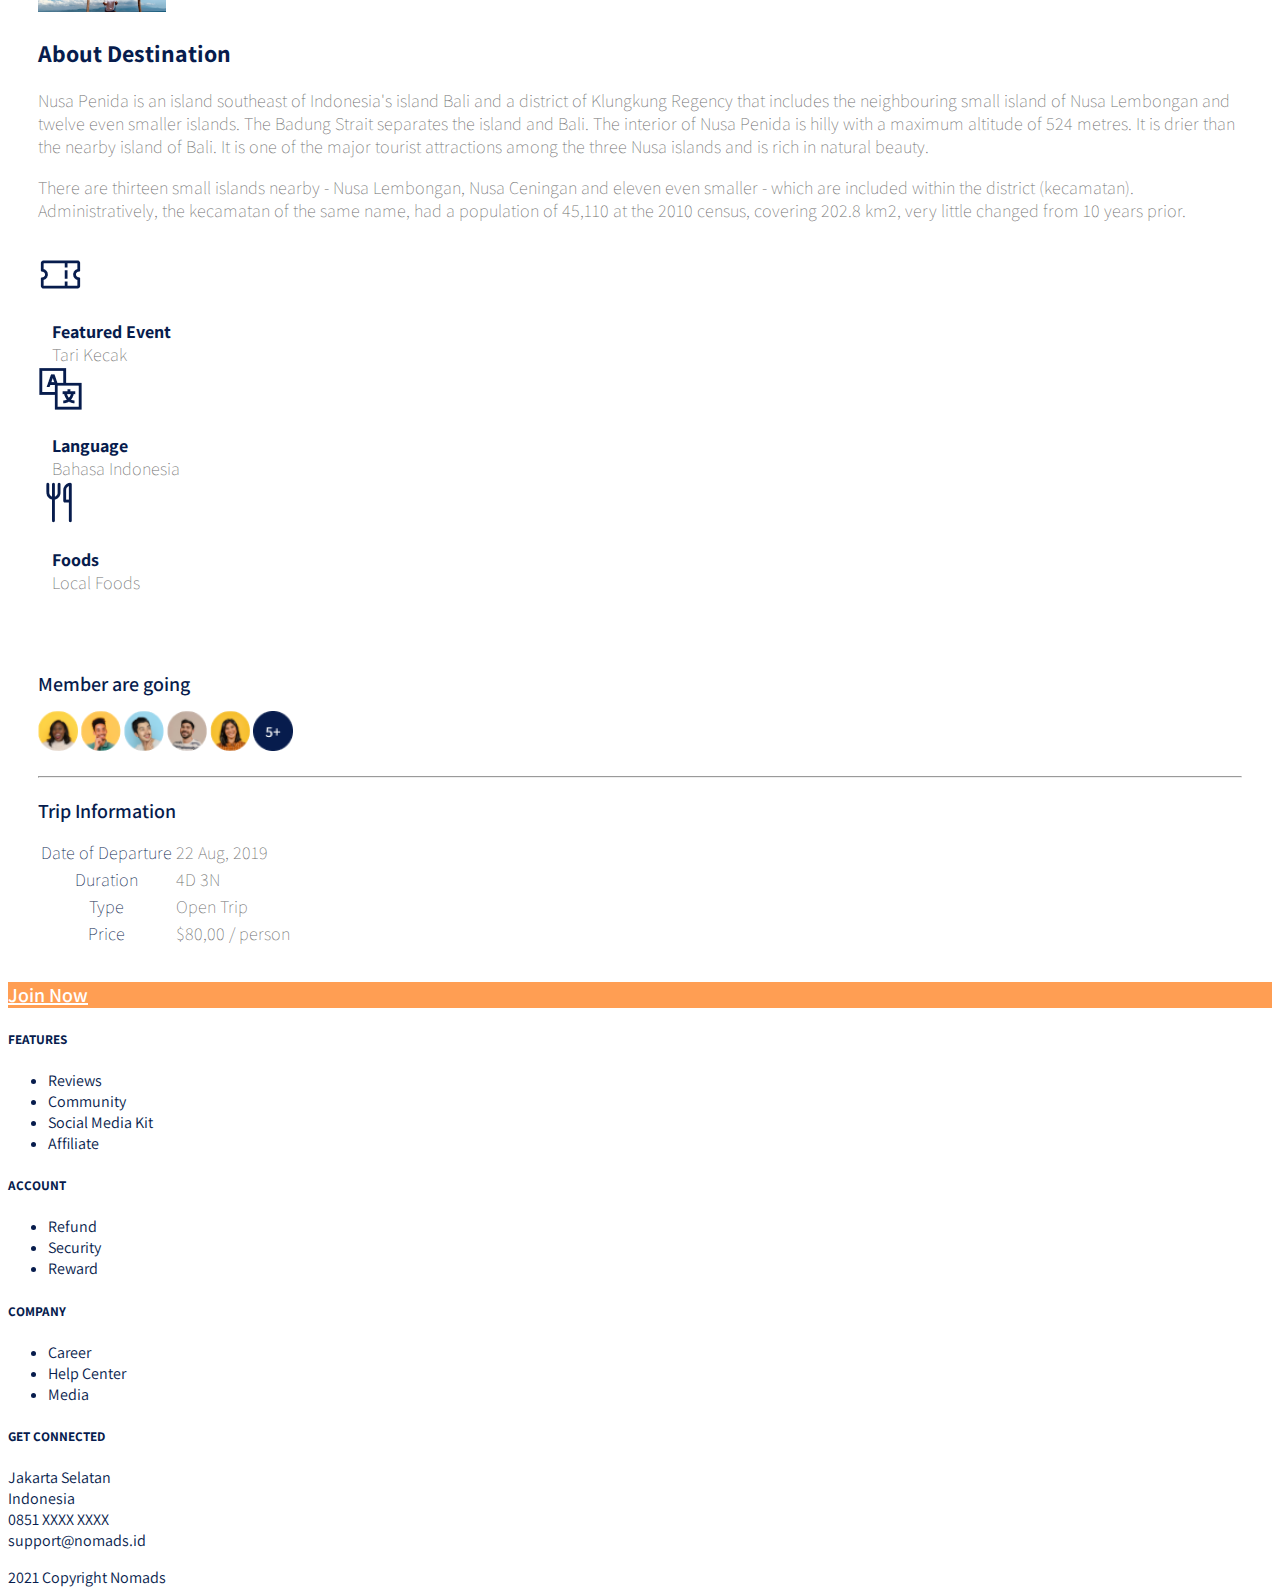
==== commit 83b1fe2b: "fix button and margin" ====
--- a/details.html
+++ b/details.html
@@ -217,13 +217,14 @@
 
                             <h2>Member are going</h2>
 
-                            <div class="member d-flex justify-content-between">
-                                <img src="images/member-1.png" class="member-image">
-                                <img src="images/member-2.png" class="member-image">
-                                <img src="images/member-3.png" class="member-image">
-                                <img src="images/member-4.png" class="member-image">
-                                <img src="images/member-5.png" class="member-image">
-                                <img src="images/member-more.png" class="member-image mr-1">
+                            <div
+                                class="member d-flex justify-content-md-start justify-content-sm-start justify-content-lg-between align-items-center">
+                                <img src="images/member-1.png" class="member-image me-md-2 me-sm-2 me-lg-0">
+                                <img src="images/member-2.png" class="member-image mx-md-2 mx-sm-2 mx-lg-0">
+                                <img src="images/member-3.png" class="member-image mx-md-2 mx-sm-2 mx-lg-0">
+                                <img src="images/member-4.png" class="member-image mx-md-2 mx-sm-2 mx-lg-0">
+                                <img src="images/member-5.png" class="member-image mx-md-2 mx-sm-2 mx-lg-0">
+                                <img src="images/member-more.png" class="member-image mx-md-2 mx-sm-2 mx-lg-0">
                             </div>
                             <hr>
                             <h2>Trip Information</h2>
@@ -246,8 +247,8 @@
                                 </tr>
                             </table>
                         </div>
-                        <div class="join-container d-flex justify-content-center align-items-center">
-                            <a href="#" class="btn btn-block btn-join-now py-2">Join Now</a>
+                        <div class="join-container">
+                            <a href="#" class="btn btn-block btn-join-now py-2 mt-3">Join Now</a>
                         </div>
                     </div>
                 </div>
--- a/styles/main.css
+++ b/styles/main.css
@@ -319,6 +319,11 @@
   margin: 0;
 }
 
+.section-details-content .card.card-details.card-right {
+  border-bottom: 0;
+  border-radius: 11px 11px 0 0;
+}
+
 .section-details-content .card.card-details.card-right h2 {
   font-size: 20px;
   margin-bottom: 14px;
@@ -349,11 +354,13 @@
   color: #6e6e6e;
 }
 
+.section-details-content .join-container {
+  margin-top: -16px;
+}
+
 .section-details-content .join-container .btn-block {
   display: block;
   width: 100%;
-  margin-top: -15px;
-  z-index: 1;
 }
 
 .section-details-content .join-container .btn-join-now {
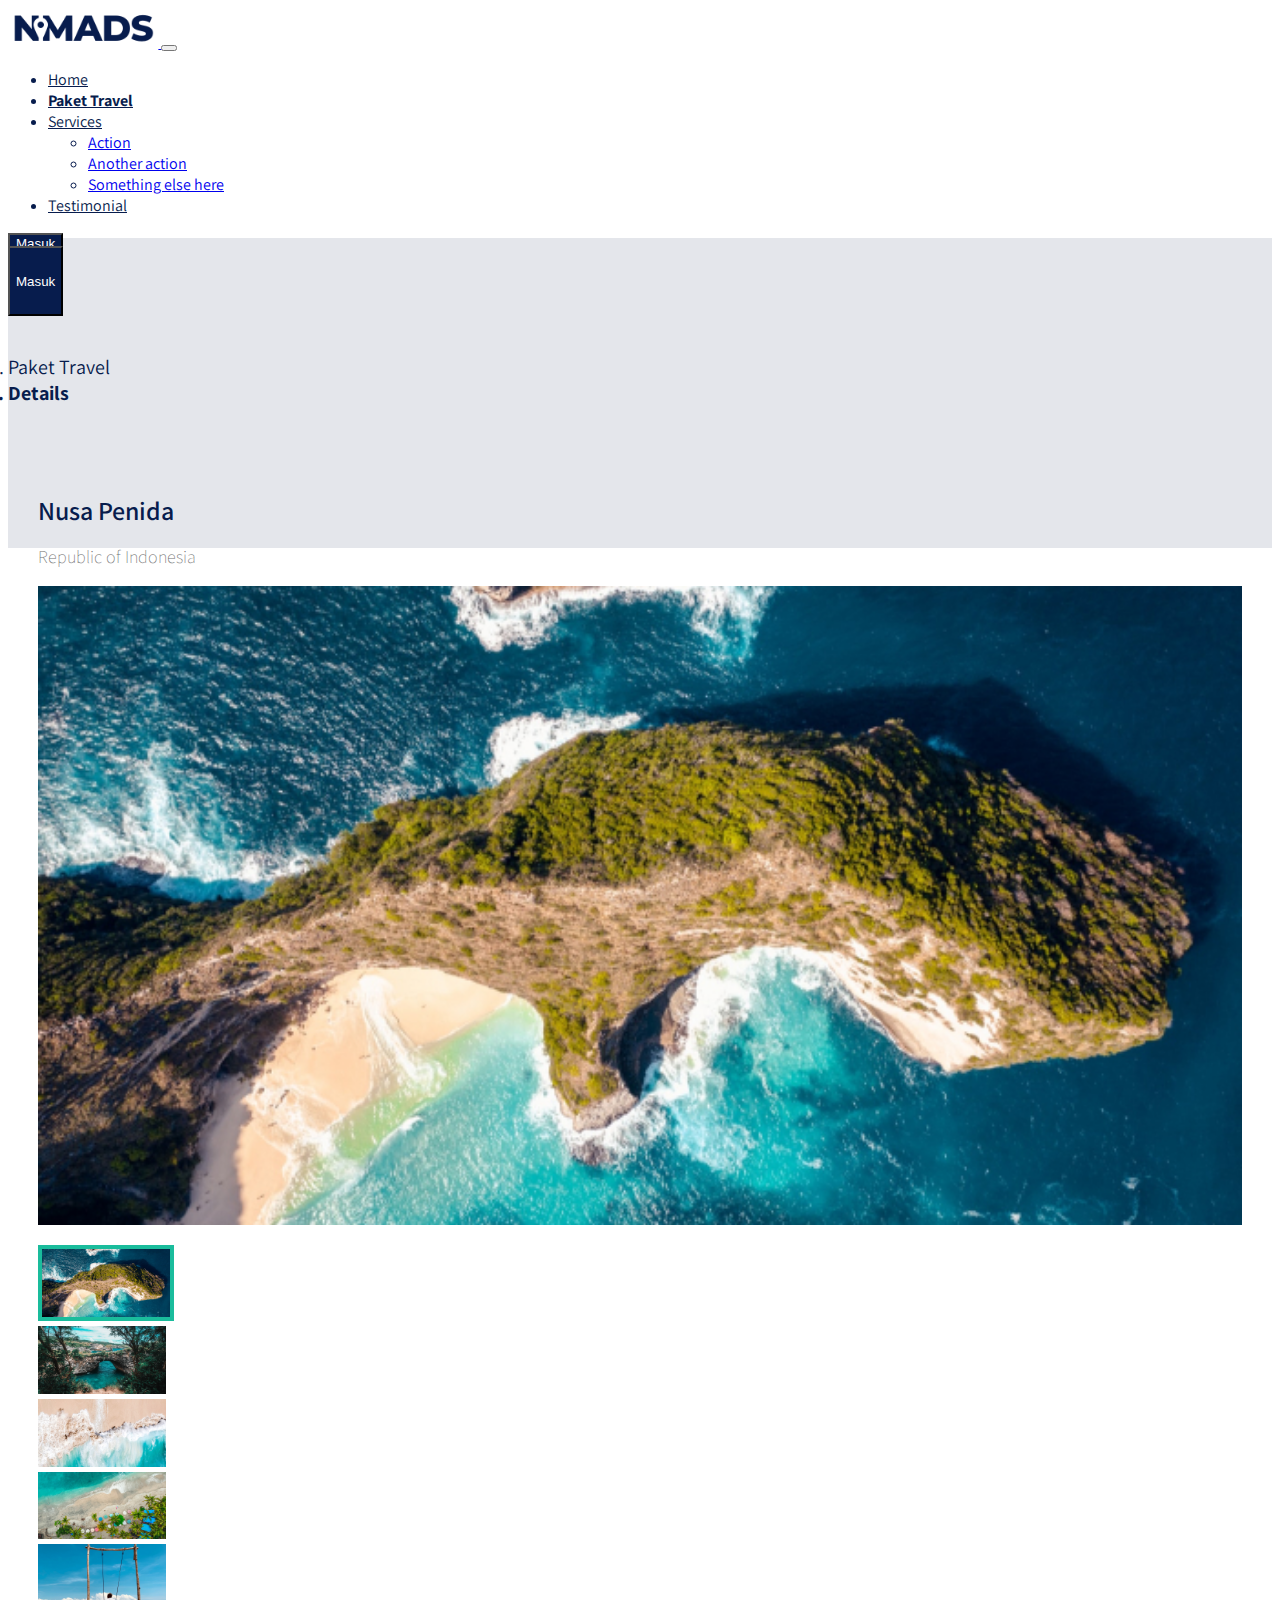
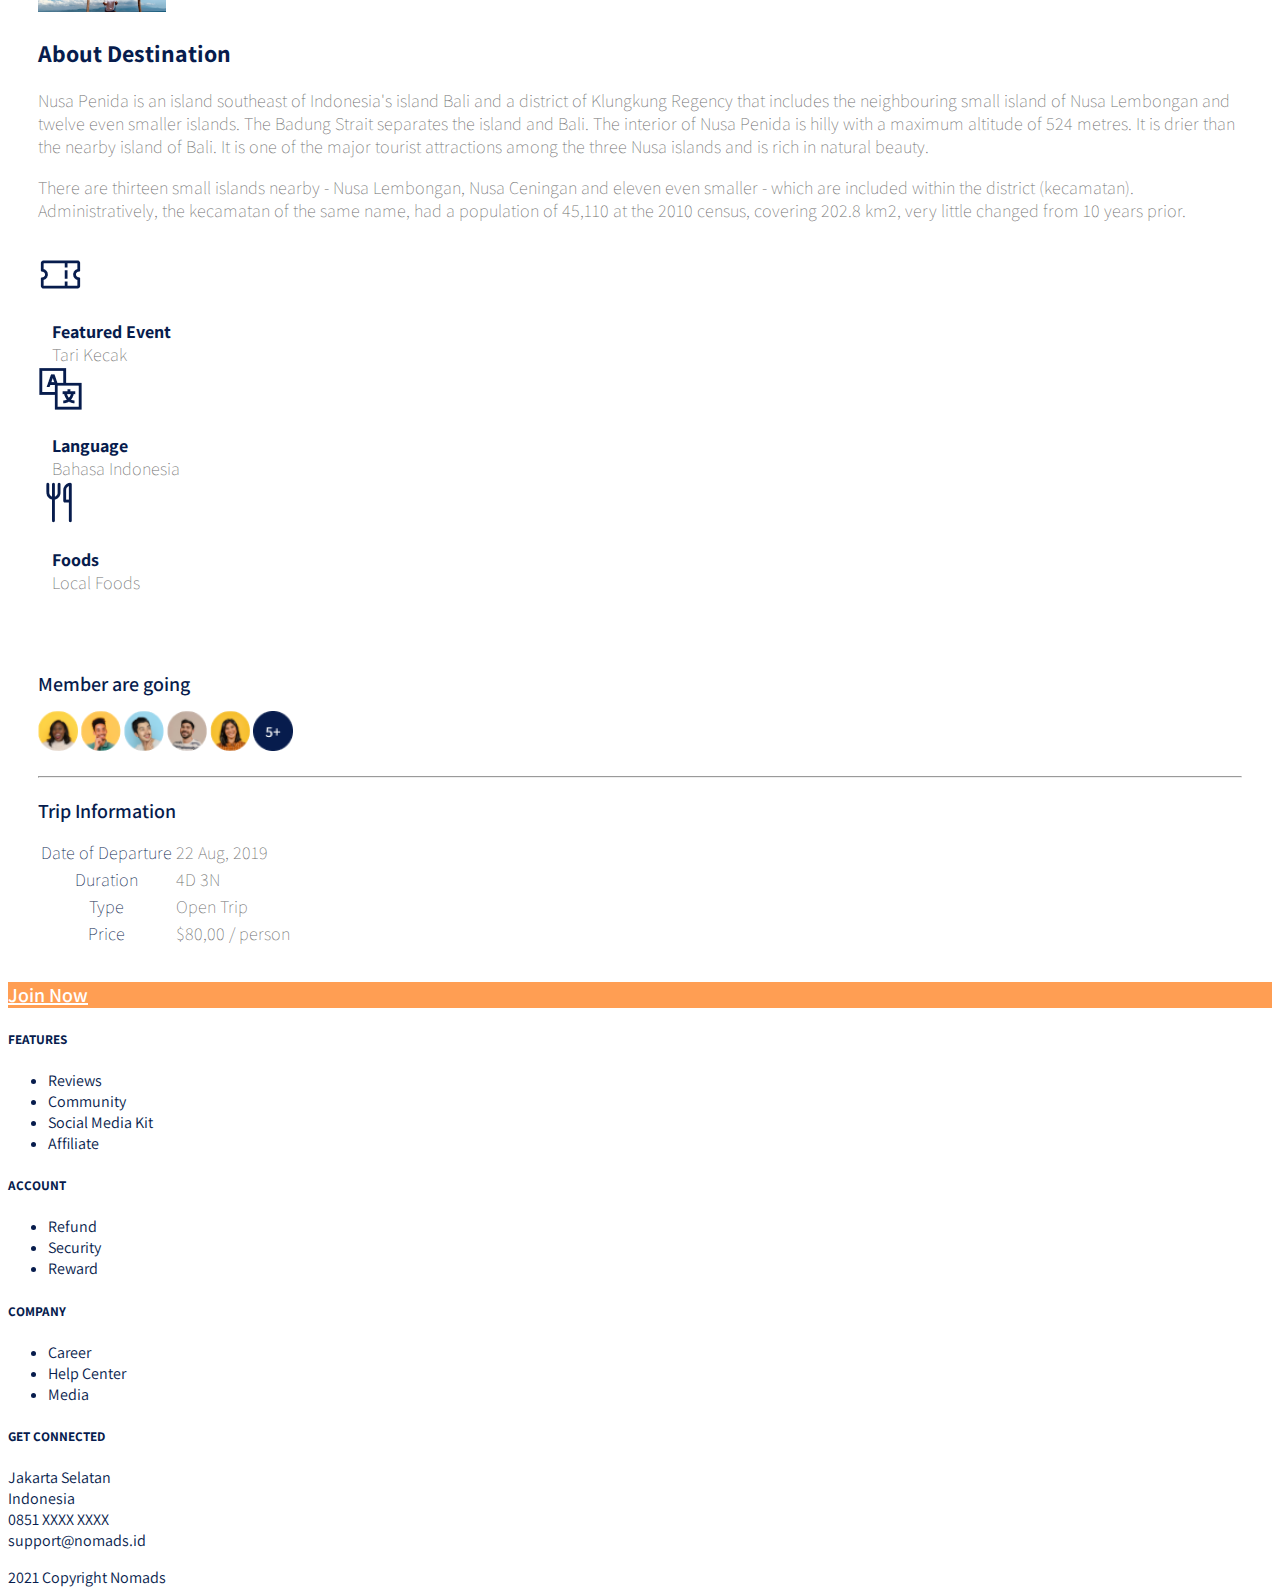
==== commit d48c4d6a: "fix active at navbar" ====
--- a/details.html
+++ b/details.html
@@ -55,10 +55,10 @@
                 <div class="collapse navbar-collapse" id="navbarNav">
                     <ul class="navbar-nav ms-auto me-3">
                         <li class="nav-item mx-md-2">
-                            <a class="nav-link active" aria-current="page" href="index.html">Home</a>
+                            <a class="nav-link" aria-current="page" href="index.html">Home</a>
                         </li>
                         <li class="nav-item mx-md-2">
-                            <a class="nav-link" href="#">Paket Travel</a>
+                            <a class="nav-link active" href="#">Paket Travel</a>
                         </li>
                         <li class="nav-item dropdown mx-md-2">
                             <a class="nav-link dropdown-toggle" href="#" id="navbarLightDropdownMenuLink" role="button"
